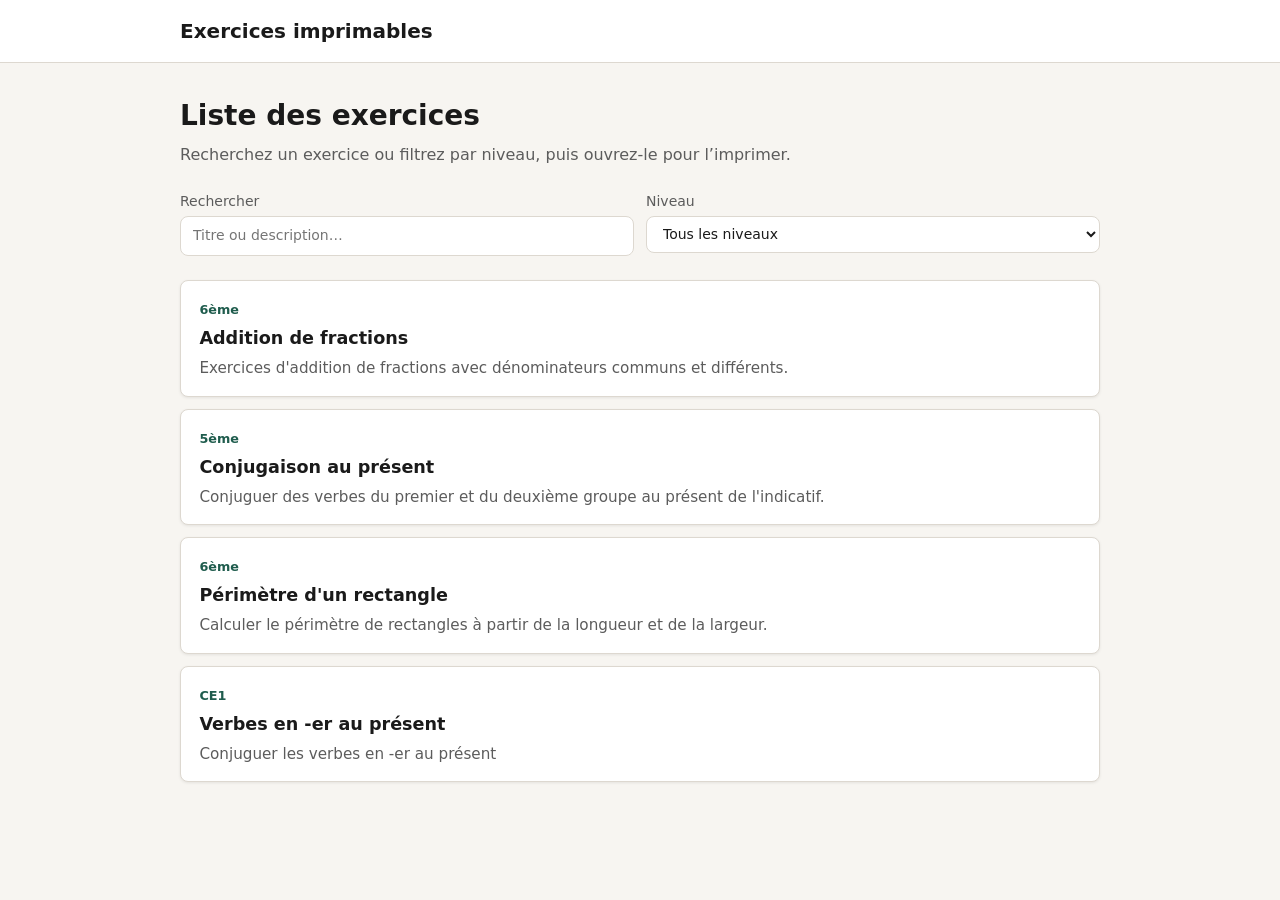
==== index.html @ e480c566 "Création du site d'exercices imprimables" ====
<!DOCTYPE html>
<html lang="fr">
<head>
  <meta charset="UTF-8">
  <meta name="viewport" content="width=device-width, initial-scale=1.0">
  <title>Exercices imprimables</title>
  <link rel="stylesheet" href="assets/style.css">
</head>
<body>
  <header class="site-header no-print">
    <div class="container">
      <a class="brand" href="index.html">Exercices imprimables</a>
    </div>
  </header>

  <main class="container">
    <h1>Liste des exercices</h1>
    <p class="lead">Recherchez un exercice ou filtrez par niveau, puis ouvrez-le pour l’imprimer.</p>

    <div class="toolbar no-print">
      <label>
        Rechercher
        <input type="search" id="search" placeholder="Titre ou description…" autocomplete="off">
      </label>
      <label>
        Niveau
        <select id="niveau">
          <option value="">Tous les niveaux</option>
        </select>
      </label>
    </div>

    <div id="message" class="empty-state" hidden>Chargement des exercices…</div>
    <ul id="liste" class="exercice-list" aria-live="polite"></ul>
  </main>

  <script>
    const listeEl = document.getElementById("liste");
    const messageEl = document.getElementById("message");
    const searchEl = document.getElementById("search");
    const niveauEl = document.getElementById("niveau");

    let exercices = [];

    function showMessage(text, isError) {
      messageEl.hidden = false;
      messageEl.textContent = text;
      messageEl.className = isError ? "error-state" : "empty-state";
      listeEl.innerHTML = "";
    }

    function hideMessage() {
      messageEl.hidden = true;
    }

    function remplirNiveaux() {
      const niveaux = [...new Set(exercices.map((e) => e.niveau))].sort(
        (a, b) => a.localeCompare(b, "fr")
      );
      for (const niveau of niveaux) {
        const option = document.createElement("option");
        option.value = niveau;
        option.textContent = niveau;
        niveauEl.appendChild(option);
      }
    }

    function filtrer() {
      const q = searchEl.value.trim().toLowerCase();
      const niveau = niveauEl.value;

      return exercices.filter((ex) => {
        const matchNiveau = !niveau || ex.niveau === niveau;
        const matchTexte =
          !q ||
          ex.titre.toLowerCase().includes(q) ||
          ex.description.toLowerCase().includes(q);
        return matchNiveau && matchTexte;
      });
    }

    function afficher() {
      const resultats = filtrer();

      if (resultats.length === 0) {
        showMessage("Aucun exercice ne correspond à votre recherche.");
        return;
      }

      hideMessage();
      listeEl.innerHTML = "";

      for (const ex of resultats) {
        const li = document.createElement("li");
        li.className = "exercice-card";
        li.innerHTML = `
          <a href="exercice.html?id=${encodeURIComponent(ex.id)}">
            <span class="exercice-meta">${ex.niveau}</span>
            <h2>${ex.titre}</h2>
            <p>${ex.description}</p>
          </a>
        `;
        listeEl.appendChild(li);
      }
    }

    async function charger() {
      try {
        const response = await fetch("exercices.json");
        if (!response.ok) {
          throw new Error(`HTTP ${response.status}`);
        }
        exercices = await response.json();
        if (!Array.isArray(exercices) || exercices.length === 0) {
          showMessage("Aucun exercice n’est disponible pour le moment.");
          return;
        }
        remplirNiveaux();
        afficher();
      } catch (err) {
        console.error(err);
        showMessage(
          "Impossible de charger exercices.json. Lancez un serveur statique local (voir le README).",
          true
        );
      }
    }

    searchEl.addEventListener("input", afficher);
    niveauEl.addEventListener("change", afficher);
    charger();
  </script>
</body>
</html>
---- assets/style.css ----
:root {
  --bg: #f7f5f1;
  --surface: #ffffff;
  --text: #1a1a1a;
  --muted: #5c5c5c;
  --border: #ddd8d0;
  --accent: #1f5c4d;
  --accent-hover: #17483c;
  --shadow: 0 1px 3px rgba(0, 0, 0, 0.08);
  --radius: 8px;
  --font: "Segoe UI", system-ui, sans-serif;
}

*,
*::before,
*::after {
  box-sizing: border-box;
}

body {
  margin: 0;
  font-family: var(--font);
  color: var(--text);
  background: var(--bg);
  line-height: 1.5;
  min-height: 100vh;
}

a {
  color: var(--accent);
  text-decoration: none;
}

a:hover {
  text-decoration: underline;
}

.container {
  width: min(920px, 92%);
  margin: 0 auto;
  padding: 2rem 0 3rem;
}

header.site-header {
  background: var(--surface);
  border-bottom: 1px solid var(--border);
  padding: 1rem 0;
}

header.site-header .container {
  padding: 0;
  display: flex;
  align-items: center;
  justify-content: space-between;
  gap: 1rem;
}

.brand {
  font-size: 1.25rem;
  font-weight: 700;
  color: var(--text);
  text-decoration: none;
}

.brand:hover {
  text-decoration: none;
  color: var(--accent);
}

h1 {
  font-size: 1.75rem;
  margin: 0 0 0.35rem;
}

.lead {
  color: var(--muted);
  margin: 0 0 1.5rem;
}

.toolbar {
  display: flex;
  flex-wrap: wrap;
  gap: 0.75rem;
  margin-bottom: 1.5rem;
}

.toolbar label {
  display: flex;
  flex-direction: column;
  gap: 0.25rem;
  font-size: 0.875rem;
  color: var(--muted);
  flex: 1 1 200px;
}

input[type="search"],
select {
  font: inherit;
  padding: 0.55rem 0.75rem;
  border: 1px solid var(--border);
  border-radius: var(--radius);
  background: var(--surface);
  color: var(--text);
}

input[type="search"]:focus,
select:focus {
  outline: 2px solid var(--accent);
  outline-offset: 1px;
}

.exercice-list {
  list-style: none;
  margin: 0;
  padding: 0;
  display: grid;
  gap: 0.75rem;
}

.exercice-card {
  background: var(--surface);
  border: 1px solid var(--border);
  border-radius: var(--radius);
  padding: 1rem 1.15rem;
  box-shadow: var(--shadow);
  transition: border-color 0.15s ease;
}

.exercice-card:hover {
  border-color: var(--accent);
}

.exercice-card a {
  color: inherit;
  text-decoration: none;
  display: block;
}

.exercice-card a:hover {
  text-decoration: none;
}

.exercice-card h2 {
  font-size: 1.1rem;
  margin: 0 0 0.35rem;
}

.exercice-meta {
  display: inline-block;
  font-size: 0.8rem;
  font-weight: 600;
  color: var(--accent);
  margin-bottom: 0.35rem;
}

.exercice-card p {
  margin: 0;
  color: var(--muted);
  font-size: 0.95rem;
}

.empty-state,
.error-state {
  background: var(--surface);
  border: 1px dashed var(--border);
  border-radius: var(--radius);
  padding: 1.5rem;
  color: var(--muted);
  text-align: center;
}

.error-state {
  border-color: #c45c5c;
  color: #8a2e2e;
}

.actions {
  display: flex;
  flex-wrap: wrap;
  gap: 0.75rem;
  margin-bottom: 1.5rem;
}

.btn {
  display: inline-flex;
  align-items: center;
  justify-content: center;
  gap: 0.35rem;
  font: inherit;
  font-weight: 600;
  padding: 0.55rem 1rem;
  border-radius: var(--radius);
  border: 1px solid transparent;
  cursor: pointer;
  text-decoration: none;
}

.btn:hover {
  text-decoration: none;
}

.btn-primary {
  background: var(--accent);
  color: #fff;
}

.btn-primary:hover {
  background: var(--accent-hover);
  color: #fff;
}

.btn-secondary {
  background: var(--surface);
  color: var(--text);
  border-color: var(--border);
}

.btn-secondary:hover {
  border-color: var(--accent);
  color: var(--accent);
}

.exercice-panel {
  background: var(--surface);
  border: 1px solid var(--border);
  border-radius: var(--radius);
  padding: 1.5rem 1.75rem;
  box-shadow: var(--shadow);
}

.exercice-panel .exercice-meta {
  margin-bottom: 0.75rem;
}

.exercice-content h2 {
  margin-top: 0;
}

.exercice-content ol,
.exercice-content ul {
  padding-left: 1.25rem;
}

.exercice-content li {
  margin-bottom: 0.65rem;
}

@media print {
  body {
    background: #fff;
    color: #000;
  }

  .no-print {
    display: none !important;
  }

  .container {
    width: 100%;
    padding: 0;
    margin: 0;
  }

  .exercice-panel {
    border: none;
    box-shadow: none;
    padding: 0;
  }
}
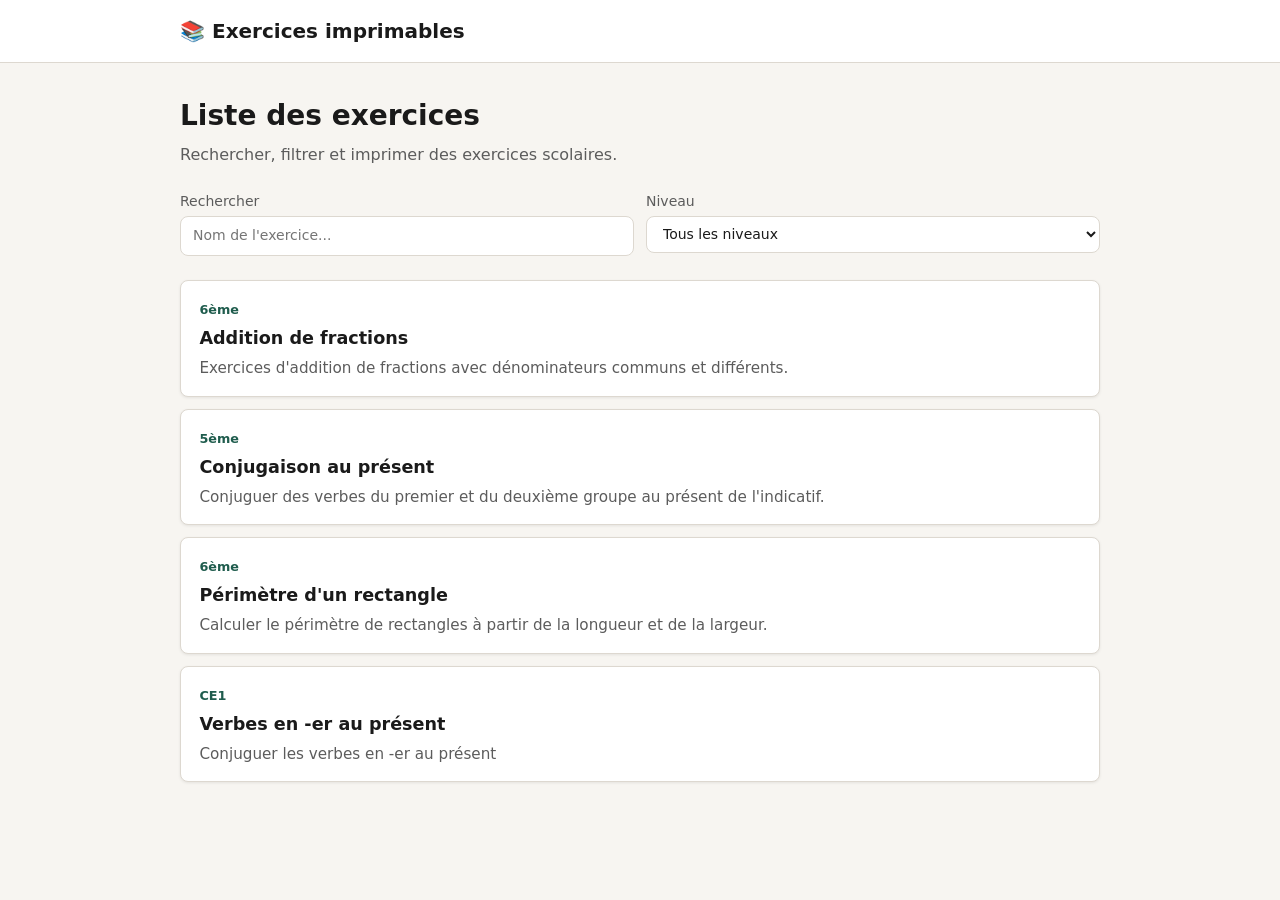
==== commit a39a8722: "Correction des fichiers index et exercice" ====
--- a/index.html
+++ b/index.html
@@ -9,19 +9,20 @@
 <body>
   <header class="site-header no-print">
     <div class="container">
-      <a class="brand" href="index.html">Exercices imprimables</a>
+      <a href="index.html" class="brand">📚 Exercices imprimables</a>
     </div>
   </header>
 
   <main class="container">
     <h1>Liste des exercices</h1>
-    <p class="lead">Recherchez un exercice ou filtrez par niveau, puis ouvrez-le pour l’imprimer.</p>
+    <p class="lead">Rechercher, filtrer et imprimer des exercices scolaires.</p>
 
     <div class="toolbar no-print">
       <label>
         Rechercher
-        <input type="search" id="search" placeholder="Titre ou description…" autocomplete="off">
+        <input type="search" id="search" placeholder="Nom de l'exercice...">
       </label>
+
       <label>
         Niveau
         <select id="niveau">
@@ -30,105 +31,88 @@
       </label>
     </div>
 
-    <div id="message" class="empty-state" hidden>Chargement des exercices…</div>
-    <ul id="liste" class="exercice-list" aria-live="polite"></ul>
+    <div id="liste" class="exercice-list"></div>
   </main>
 
   <script>
-    const listeEl = document.getElementById("liste");
-    const messageEl = document.getElementById("message");
-    const searchEl = document.getElementById("search");
-    const niveauEl = document.getElementById("niveau");
-
     let exercices = [];
 
-    function showMessage(text, isError) {
-      messageEl.hidden = false;
-      messageEl.textContent = text;
-      messageEl.className = isError ? "error-state" : "empty-state";
-      listeEl.innerHTML = "";
-    }
+    async function chargerExercices() {
+      try {
+        const response = await fetch("exercices.json");
+        exercices = await response.json();
 
-    function hideMessage() {
-      messageEl.hidden = true;
-    }
+        const niveaux = [...new Set(exercices.map(ex => ex.niveau).filter(Boolean))];
+        const selectNiveau = document.getElementById("niveau");
 
-    function remplirNiveaux() {
-      const niveaux = [...new Set(exercices.map((e) => e.niveau))].sort(
-        (a, b) => a.localeCompare(b, "fr")
-      );
-      for (const niveau of niveaux) {
-        const option = document.createElement("option");
-        option.value = niveau;
-        option.textContent = niveau;
-        niveauEl.appendChild(option);
+        niveaux.forEach(niveau => {
+          const option = document.createElement("option");
+          option.value = niveau;
+          option.textContent = niveau;
+          selectNiveau.appendChild(option);
+        });
+
+        afficherExercices(exercices);
+      } catch (err) {
+        document.getElementById("liste").innerHTML =
+          '<div class="error-state">Impossible de charger les exercices.</div>';
       }
     }
 
-    function filtrer() {
-      const q = searchEl.value.trim().toLowerCase();
-      const niveau = niveauEl.value;
+    function afficherExercices(listeExercices) {
+      const liste = document.getElementById("liste");
+      liste.innerHTML = "";
 
-      return exercices.filter((ex) => {
-        const matchNiveau = !niveau || ex.niveau === niveau;
-        const matchTexte =
-          !q ||
-          ex.titre.toLowerCase().includes(q) ||
-          ex.description.toLowerCase().includes(q);
-        return matchNiveau && matchTexte;
+      if (listeExercices.length === 0) {
+        liste.innerHTML = '<div class="empty-state">Aucun exercice trouvé.</div>';
+        return;
+      }
+
+      listeExercices.forEach(exercice => {
+        const card = document.createElement("article");
+        card.className = "exercice-card";
+
+        card.innerHTML = `
+          <a href="exercice.html?id=${encodeURIComponent(exercice.id)}">
+            <span class="exercice-meta">${escapeHtml(exercice.niveau || "—")}</span>
+            <h2>${escapeHtml(exercice.titre)}</h2>
+            <p>${escapeHtml(exercice.description || "")}</p>
+          </a>
+        `;
+
+        liste.appendChild(card);
       });
     }
 
-    function afficher() {
-      const resultats = filtrer();
-
-      if (resultats.length === 0) {
-        showMessage("Aucun exercice ne correspond à votre recherche.");
-        return;
-      }
-
-      hideMessage();
-      listeEl.innerHTML = "";
-
-      for (const ex of resultats) {
-        const li = document.createElement("li");
-        li.className = "exercice-card";
-        li.innerHTML = `
-          <a href="exercice.html?id=${encodeURIComponent(ex.id)}">
-            <span class="exercice-meta">${ex.niveau}</span>
-            <h2>${ex.titre}</h2>
-            <p>${ex.description}</p>
-          </a>
-        `;
-        listeEl.appendChild(li);
-      }
+    function escapeHtml(text) {
+      return String(text || "")
+        .replaceAll("&", "&amp;")
+        .replaceAll("<", "&lt;")
+        .replaceAll(">", "&gt;")
+        .replaceAll('"', "&quot;");
     }
 
-    async function charger() {
-      try {
-        const response = await fetch("exercices.json");
-        if (!response.ok) {
-          throw new Error(`HTTP ${response.status}`);
-        }
-        exercices = await response.json();
-        if (!Array.isArray(exercices) || exercices.length === 0) {
-          showMessage("Aucun exercice n’est disponible pour le moment.");
-          return;
-        }
-        remplirNiveaux();
-        afficher();
-      } catch (err) {
-        console.error(err);
-        showMessage(
-          "Impossible de charger exercices.json. Lancez un serveur statique local (voir le README).",
-          true
-        );
-      }
+    function filtrer() {
+      const recherche = document.getElementById("search").value.toLowerCase();
+      const niveau = document.getElementById("niveau").value;
+
+      const resultats = exercices.filter(exercice => {
+        const correspondNiveau = !niveau || exercice.niveau === niveau;
+
+        const correspondRecherche =
+          (exercice.titre || "").toLowerCase().includes(recherche) ||
+          (exercice.description || "").toLowerCase().includes(recherche);
+
+        return correspondNiveau && correspondRecherche;
+      });
+
+      afficherExercices(resultats);
     }
 
-    searchEl.addEventListener("input", afficher);
-    niveauEl.addEventListener("change", afficher);
-    charger();
+    document.getElementById("search").addEventListener("input", filtrer);
+    document.getElementById("niveau").addEventListener("change", filtrer);
+
+    chargerExercices();
   </script>
 </body>
-</html>
+</html>
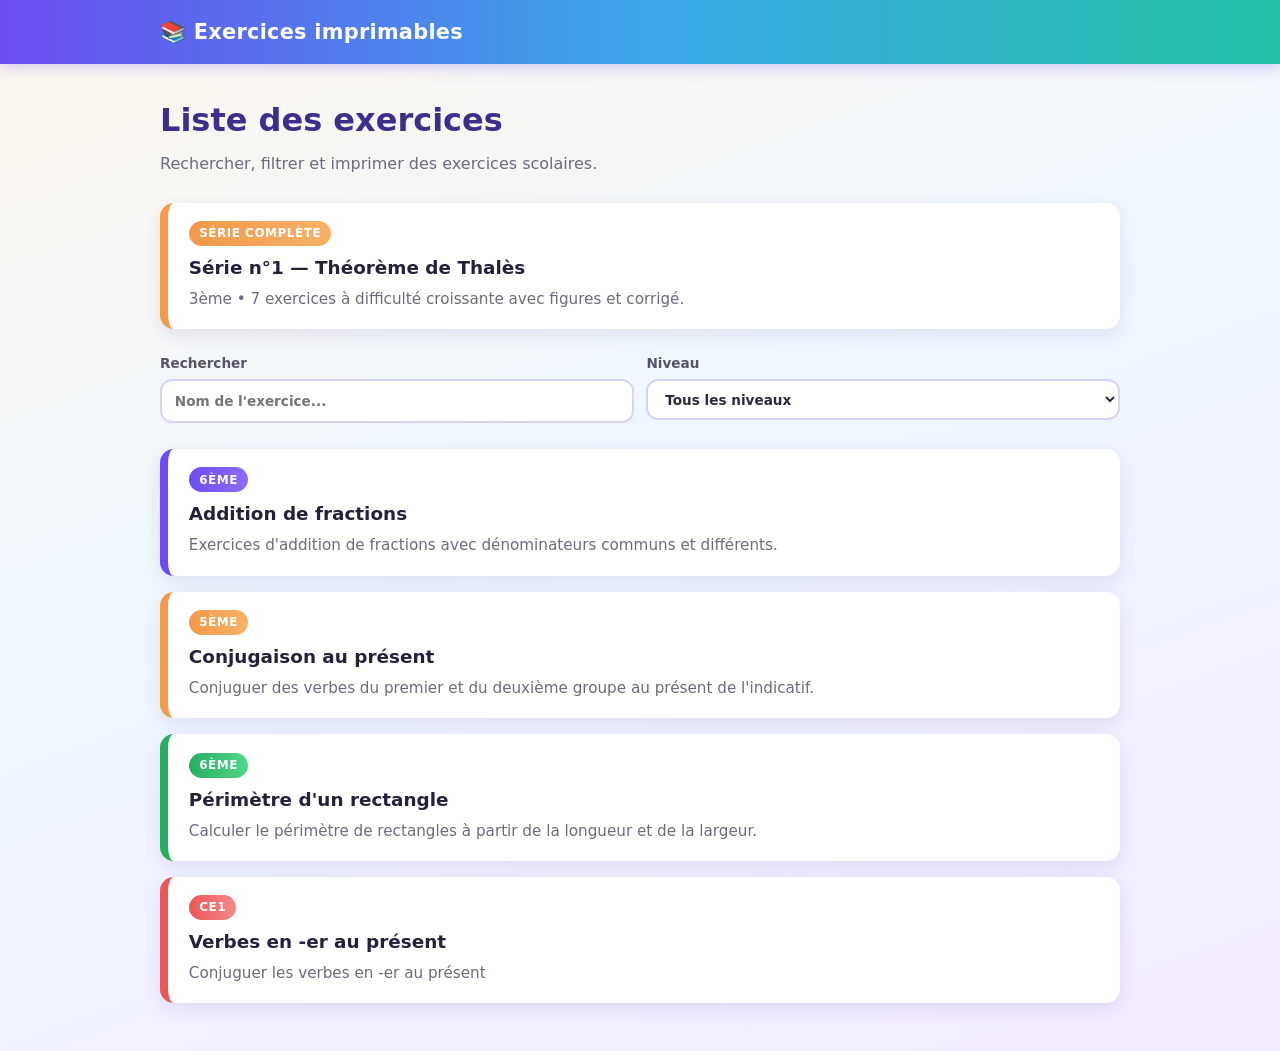
==== commit 3dca5622: "Ajout serie Thales simple" ====
--- a/index.html
+++ b/index.html
@@ -16,7 +16,13 @@
   <main class="container">
     <h1>Liste des exercices</h1>
     <p class="lead">Rechercher, filtrer et imprimer des exercices scolaires.</p>
-
+    <div style="background: white; padding: 1.1rem 1.3rem; border-radius: 14px; border-left: 8px solid #f2994a; margin-bottom: 1.5rem; box-shadow: 0 6px 18px rgba(60, 50, 130, 0.1); transition: transform 0.15s ease;">
+      <a href="series/thales-3e.html" style="display:block; text-decoration:none; color:inherit;">
+        <span style="display:inline-block; font-size:0.75rem; font-weight:700; text-transform:uppercase; letter-spacing:0.5px; color:#fff; background:linear-gradient(90deg,#f2994a,#f7b267); padding:0.2rem 0.65rem; border-radius:999px; margin-bottom:0.4rem;">SÉRIE COMPLÈTE</span>
+        <h2 style="font-size:1.15rem; margin:0.1rem 0 0.35rem; color:#22223a;">Série n°1 — Théorème de Thalès</h2>
+        <p style="margin:0; color:#6b6b80; font-size:0.95rem;">3ème • 7 exercices à difficulté croissante avec figures et corrigé.</p>
+      </a>
+    </div>
     <div class="toolbar no-print">
       <label>
         Rechercher
--- a/assets/style.css
+++ b/assets/style.css
@@ -1,14 +1,6 @@
 :root {
-  --bg: #f7f5f1;
-  --surface: #ffffff;
-  --text: #1a1a1a;
-  --muted: #5c5c5c;
-  --border: #ddd8d0;
-  --accent: #1f5c4d;
-  --accent-hover: #17483c;
-  --shadow: 0 1px 3px rgba(0, 0, 0, 0.08);
-  --radius: 8px;
   --font: "Segoe UI", system-ui, sans-serif;
+  --radius: 14px;
 }
 
 *,
@@ -20,14 +12,14 @@
 body {
   margin: 0;
   font-family: var(--font);
-  color: var(--text);
-  background: var(--bg);
-  line-height: 1.5;
+  color: #2b2b3d;
+  background: linear-gradient(160deg, #fdf6ec 0%, #eef7ff 45%, #f3eaff 100%);
   min-height: 100vh;
+  line-height: 1.55;
 }
 
 a {
-  color: var(--accent);
+  color: #6c4cf1;
   text-decoration: none;
 }
 
@@ -36,15 +28,15 @@
 }
 
 .container {
-  width: min(920px, 92%);
+  width: min(960px, 92%);
   margin: 0 auto;
   padding: 2rem 0 3rem;
 }
 
 header.site-header {
-  background: var(--surface);
-  border-bottom: 1px solid var(--border);
+  background: linear-gradient(90deg, #6c4cf1, #3aa5e8, #22c1a4);
   padding: 1rem 0;
+  box-shadow: 0 4px 14px rgba(108, 76, 241, 0.25);
 }
 
 header.site-header .container {
@@ -56,57 +48,61 @@
 }
 
 .brand {
-  font-size: 1.25rem;
-  font-weight: 700;
-  color: var(--text);
-  text-decoration: none;
+  font-size: 1.3rem;
+  font-weight: 800;
+  color: #ffffff;
+  letter-spacing: 0.3px;
 }
 
 .brand:hover {
   text-decoration: none;
-  color: var(--accent);
+  opacity: 0.92;
 }
 
 h1 {
-  font-size: 1.75rem;
-  margin: 0 0 0.35rem;
+  font-size: 2rem;
+  margin: 0 0 0.4rem;
+  color: #3d2e8c;
 }
 
 .lead {
-  color: var(--muted);
-  margin: 0 0 1.5rem;
+  color: #6b6b80;
+  margin: 0 0 1.6rem;
 }
 
 .toolbar {
   display: flex;
   flex-wrap: wrap;
-  gap: 0.75rem;
-  margin-bottom: 1.5rem;
+  gap: 0.8rem;
+  margin-bottom: 1.6rem;
 }
 
 .toolbar label {
   display: flex;
   flex-direction: column;
-  gap: 0.25rem;
-  font-size: 0.875rem;
-  color: var(--muted);
-  flex: 1 1 200px;
+  gap: 0.3rem;
+  font-size: 0.85rem;
+  font-weight: 600;
+  color: #555568;
+  flex: 1 1 220px;
 }
 
 input[type="search"],
 select {
   font: inherit;
-  padding: 0.55rem 0.75rem;
-  border: 1px solid var(--border);
-  border-radius: var(--radius);
-  background: var(--surface);
-  color: var(--text);
+  padding: 0.6rem 0.8rem;
+  border: 2px solid #d9d4f5;
+  border-radius: 12px;
+  background: #ffffff;
+  color: #2b2b3d;
+  transition: border-color 0.15s, box-shadow 0.15s;
 }
 
 input[type="search"]:focus,
 select:focus {
-  outline: 2px solid var(--accent);
-  outline-offset: 1px;
+  outline: none;
+  border-color: #6c4cf1;
+  box-shadow: 0 0 0 4px rgba(108, 76, 241, 0.15);
 }
 
 .exercice-list {
@@ -114,25 +110,38 @@
   margin: 0;
   padding: 0;
   display: grid;
-  gap: 0.75rem;
+  gap: 1rem;
 }
 
 .exercice-card {
-  background: var(--surface);
-  border: 1px solid var(--border);
+  background: #ffffff;
+  border: none;
+  border-left: 8px solid #6c4cf1;
   border-radius: var(--radius);
-  padding: 1rem 1.15rem;
-  box-shadow: var(--shadow);
-  transition: border-color 0.15s ease;
+  padding: 1.1rem 1.3rem;
+  box-shadow: 0 6px 18px rgba(60, 50, 130, 0.1);
+  transition: transform 0.15s ease, box-shadow 0.15s ease;
 }
 
 .exercice-card:hover {
-  border-color: var(--accent);
+  transform: translateY(-3px);
+  box-shadow: 0 10px 24px rgba(60, 50, 130, 0.16);
+}
+
+.exercice-card:nth-child(4n+2) {
+  border-left-color: #f2994a;
+}
+
+.exercice-card:nth-child(4n+3) {
+  border-left-color: #27ae60;
+}
+
+.exercice-card:nth-child(4n+4) {
+  border-left-color: #eb5757;
 }
 
 .exercice-card a {
   color: inherit;
-  text-decoration: none;
   display: block;
 }
 
@@ -141,43 +150,61 @@
 }
 
 .exercice-card h2 {
-  font-size: 1.1rem;
-  margin: 0 0 0.35rem;
+  font-size: 1.15rem;
+  margin: 0.1rem 0 0.35rem;
+  color: #22223a;
 }
 
 .exercice-meta {
   display: inline-block;
-  font-size: 0.8rem;
-  font-weight: 600;
-  color: var(--accent);
-  margin-bottom: 0.35rem;
+  font-size: 0.75rem;
+  font-weight: 700;
+  text-transform: uppercase;
+  letter-spacing: 0.5px;
+  color: #ffffff;
+  background: linear-gradient(90deg, #6c4cf1, #8e6bf5);
+  padding: 0.2rem 0.65rem;
+  border-radius: 999px;
+  margin-bottom: 0.4rem;
+}
+
+.exercice-card:nth-child(4n+2) .exercice-meta {
+  background: linear-gradient(90deg, #f2994a, #f7b267);
+}
+
+.exercice-card:nth-child(4n+3) .exercice-meta {
+  background: linear-gradient(90deg, #27ae60, #52d68a);
+}
+
+.exercice-card:nth-child(4n+4) .exercice-meta {
+  background: linear-gradient(90deg, #eb5757, #f58a8a);
 }
 
 .exercice-card p {
   margin: 0;
-  color: var(--muted);
+  color: #6b6b80;
   font-size: 0.95rem;
 }
 
 .empty-state,
 .error-state {
-  background: var(--surface);
-  border: 1px dashed var(--border);
+  background: #ffffff;
+  border: 2px dashed #c9c2ee;
   border-radius: var(--radius);
-  padding: 1.5rem;
-  color: var(--muted);
+  padding: 1.6rem;
+  color: #6b6b80;
   text-align: center;
 }
 
 .error-state {
-  border-color: #c45c5c;
-  color: #8a2e2e;
+  border-color: #eb5757;
+  color: #aa3333;
 }
 
 .actions {
   display: flex;
   flex-wrap: wrap;
-  gap: 0.75rem;
+  gap: 0.8rem;
   margin-bottom: 1.5rem;
 }
 
@@ -185,70 +212,74 @@
   display: inline-flex;
   align-items: center;
   justify-content: center;
-  gap: 0.35rem;
+  gap: 0.4rem;
   font: inherit;
-  font-weight: 600;
-  padding: 0.55rem 1rem;
+  font-weight: 700;
+  padding: 0.6rem 1.15rem;
+  border-radius: 999px;
+  border: none;
+  cursor: pointer;
+  text-decoration: none;
+  transition: transform 0.12s, box-shadow 0.12s, filter 0.12s;
+}
+
+.btn:hover {
+  text-decoration: none;
+  transform: translateY(-1px);
+}
+
+.btn-primary {
+  background: linear-gradient(90deg, #6c4cf1, #3aa5e8);
+  color: #ffffff;
+  box-shadow: 0 6px 16px rgba(108, 76, 241, 0.35);
+}
+
+.btn-primary:hover {
+  filter: brightness(1.06);
+  color: #ffffff;
+}
+
+.btn-secondary {
+  background: #ffffff;
+  color: #444455;
+  border: 2px solid #e3def7;
+}
+
+.btn-secondary:hover {
+  border-color: #6c4cf1;
+  color: #6c4cf1;
+}
+
+.exercice-panel {
+  background: #ffffff;
   border-radius: var(--radius);
-  border: 1px solid transparent;
-  cursor: pointer;
-  text-decoration: none;
-}
-
-.btn:hover {
-  text-decoration: none;
-}
-
-.btn-primary {
-  background: var(--accent);
-  color: #fff;
-}
-
-.btn-primary:hover {
-  background: var(--accent-hover);
-  color: #fff;
-}
-
-.btn-secondary {
-  background: var(--surface);
-  color: var(--text);
-  border-color: var(--border);
-}
-
-.btn-secondary:hover {
-  border-color: var(--accent);
-  color: var(--accent);
-}
-
-.exercice-panel {
-  background: var(--surface);
-  border: 1px solid var(--border);
-  border-radius: var(--radius);
-  padding: 1.5rem 1.75rem;
-  box-shadow: var(--shadow);
+  padding: 1.8rem 2rem;
+  box-shadow: 0 8px 24px rgba(60, 50, 130, 0.12);
+  border-top: 8px solid #6c4cf1;
 }
 
 .exercice-panel .exercice-meta {
-  margin-bottom: 0.75rem;
+  margin-bottom: 0.8rem;
 }
 
 .exercice-content h2 {
   margin-top: 0;
+  color: #3d2e8c;
 }
 
 .exercice-content ol,
 .exercice-content ul {
-  padding-left: 1.25rem;
+  padding-left: 1.3rem;
 }
 
 .exercice-content li {
-  margin-bottom: 0.65rem;
+  margin-bottom: 0.7rem;
 }
 
 @media print {
   body {
-    background: #fff;
-    color: #000;
+    background: #ffffff;
+    color: #000000;
   }
 
   .no-print {
@@ -265,5 +296,12 @@
     border: none;
     box-shadow: none;
     padding: 0;
-  }
-}
+    border-top: none;
+  }
+
+  .exercice-meta {
+    background: none;
+    color: #000000;
+    border: 1px solid #000000;
+  }
+}
